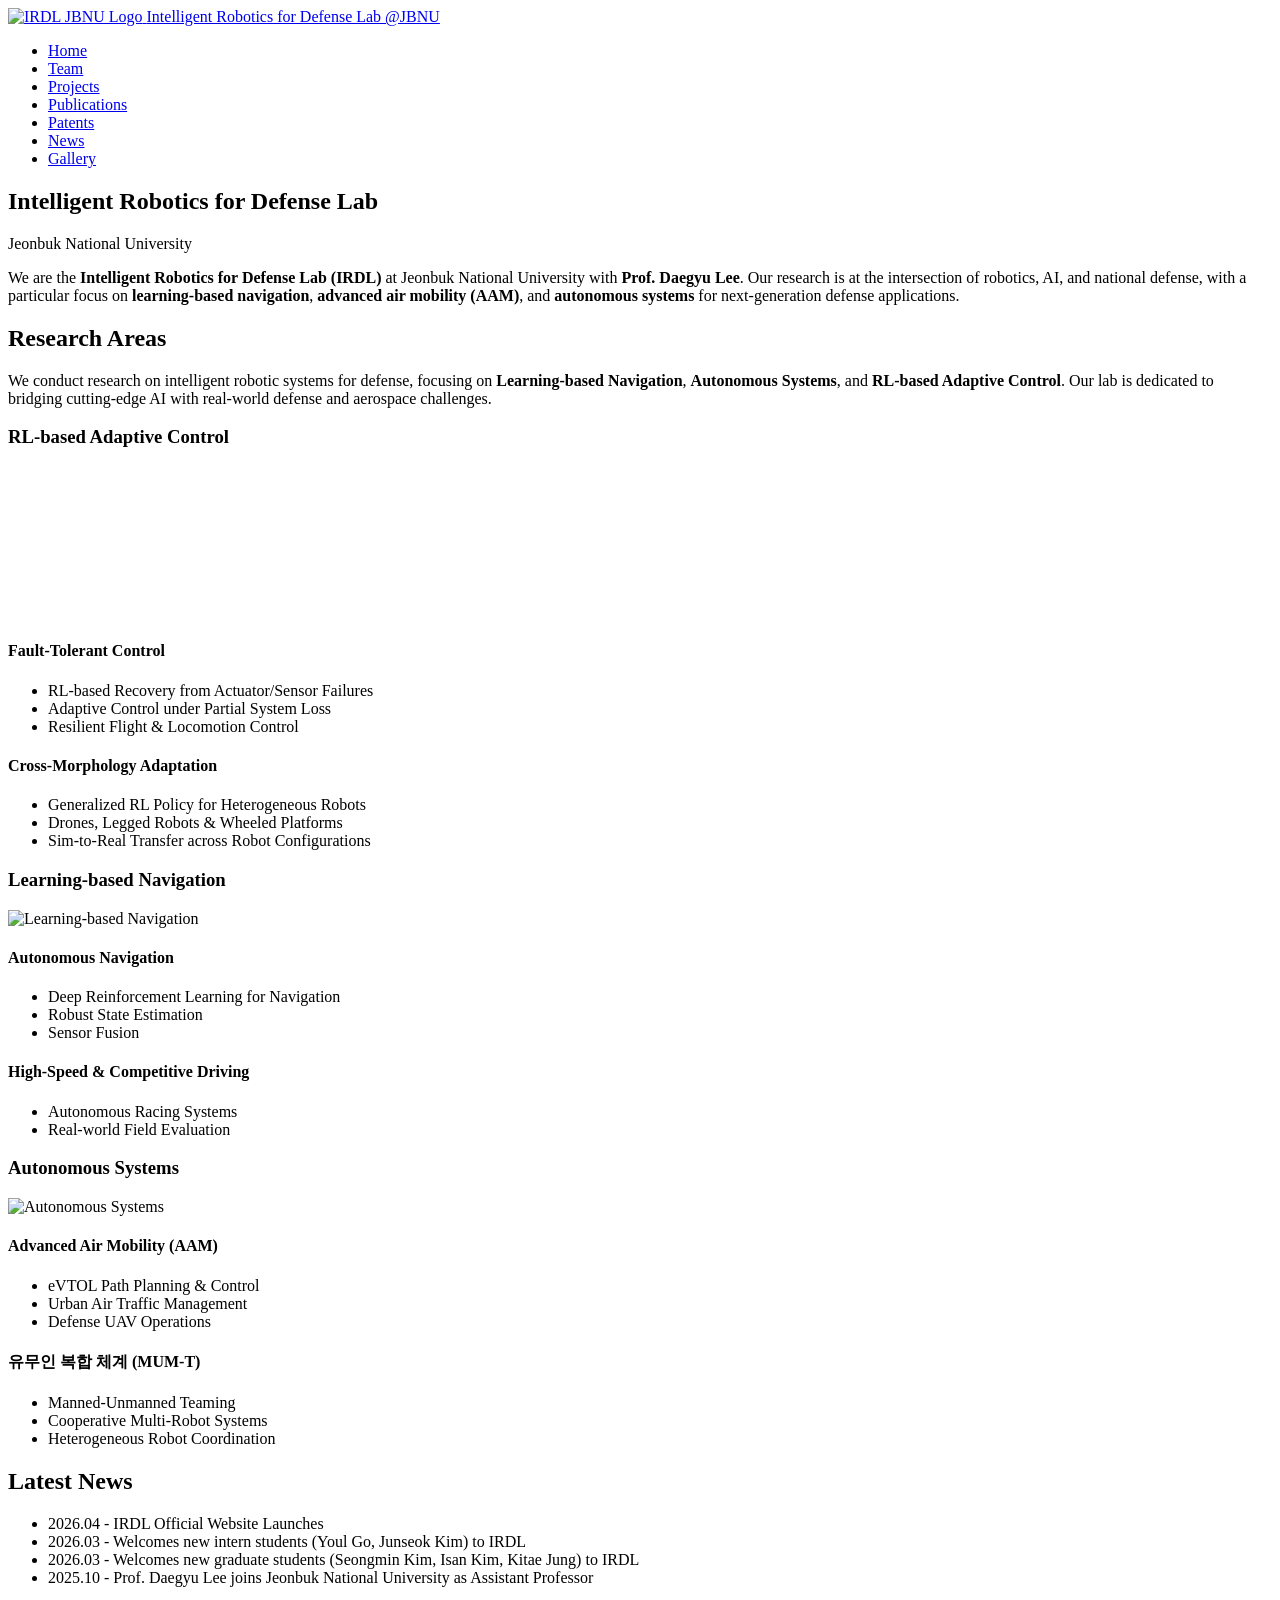
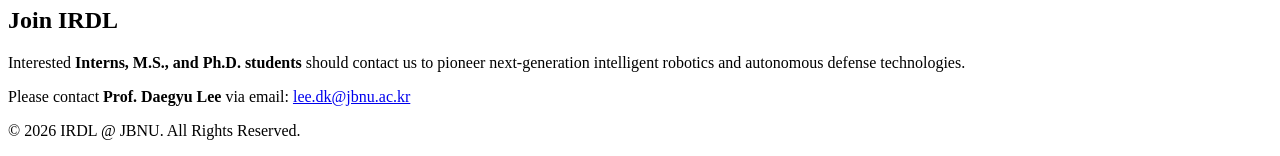
==== index.html @ fb5024d7 "update" ====
<!DOCTYPE html>
<html lang="en">
<head>
    <meta charset="UTF-8">
    <meta name="viewport" content="width=device-width, initial-scale=1.0">

    <title>IRDL | Intelligent Robotics for Defense Lab @ JBNU</title>

    <meta name="description" content="전북대학교 이대규 교수님이 이끄는 지능형 국방로봇 연구실(IRDL)입니다. Learning-based Navigation, 자율주행 시스템, 첨단에어모빌리티(AAM) 등 국방 로봇공학 분야를 선도합니다.">
    <meta name="keywords" content="이대규, 이대규 교수, 전북대학교, 전북대, IRDL, 지능형로봇, 자율주행, 에어모빌리티, AAM, 강화학습, 국방, Daegyu Lee, JBNU, Autonomous Systems, Advanced Air Mobility">
    <meta name="author" content="Daegyu Lee">

    <meta property="og:title" content="전북대 IRDL | Intelligent Robotics for Defense Lab">
    <meta property="og:description" content="Learning-based Navigation, AAM, 자율 시스템으로 미래 국방 로봇공학을 선도하는 이대규 교수 연구실(IRDL)입니다.">
    <meta property="og:image" content="assets/images/main-logo.png">

    <meta property="og:url" content="https://irdl.jbnu.ac.kr">
    <link rel="canonical" href="https://irdl.jbnu.ac.kr">

    <meta property="og:type" content="website">

    <link rel="stylesheet" href="css/style.css">
    <link href="https://fonts.googleapis.com/css2?family=Noto+Sans+KR:wght@300;400;700&display=swap" rel="stylesheet">
</head>

<body>
    <header>
        <nav class="container">
            <a href="index.html" class="logo-area">
                <img src="assets/images/main-logo.png" alt="IRDL JBNU Logo" class="logo-img">
                <span class="lab-name">Intelligent Robotics for Defense Lab @JBNU</span>
            </a>
            <ul class="nav-links">
                <li><a href="index.html">Home</a></li>
                <li><a href="team.html">Team</a></li>
                <li><a href="projects.html">Projects</a></li>
                <li><a href="publications.html">Publications</a></li>
                <li><a href="patents.html">Patents</a></li>
                <li><a href="news.html">News</a></li>
                <li><a href="gallery.html">Gallery</a></li>
            </ul>
        </nav>
    </header>

    <section class="hero">
        <div class="container">
            <div class="hero-content">
                <h1>Intelligent Robotics for Defense Lab</h1>
                <p class="univ-tag">Jeonbuk National University</p>

                <div class="description-container">
                    <p class="hero-description">
                        We are the <strong>Intelligent Robotics for Defense Lab (IRDL)</strong> at Jeonbuk National University with <strong>Prof. Daegyu Lee</strong>.
                        Our research is at the intersection of robotics, AI, and national defense,
                        with a particular focus on <strong>learning-based navigation</strong>, <strong>advanced air mobility (AAM)</strong>,
                        and <strong>autonomous systems</strong> for next-generation defense applications.
                    </p>
                </div>
            </div>
        </div>
    </section>

    <section class="research-pillars container">
        <h2 class="section-title">Research Areas</h2>

        <div class="research-summary">
            <p>
                We conduct research on intelligent robotic systems for defense, focusing on <strong>Learning-based Navigation</strong>,
                <strong>Autonomous Systems</strong>, and <strong>RL-based Adaptive Control</strong>.
                Our lab is dedicated to bridging cutting-edge AI with real-world defense and aerospace challenges.
            </p>
        </div>

        <div class="pillar-card pillar-card-wide">
            <h3>RL-based Adaptive Control</h3>
            <div class="pillar-wide-inner">
                <div class="video-stack">
                    <video autoplay muted loop playsinline>
                        <source src="assets/videos/fault_rotor2.mp4" type="video/mp4">
                    </video>
                    <video autoplay muted loop playsinline>
                        <source src="assets/videos/hover_hex.mp4" type="video/mp4">
                    </video>
                </div>
                <div class="pillar-wide-content">
                    <div class="sub-pillar">
                        <h4>Fault-Tolerant Control</h4>
                        <ul class="detail-list">
                            <li>RL-based Recovery from Actuator/Sensor Failures</li>
                            <li>Adaptive Control under Partial System Loss</li>
                            <li>Resilient Flight & Locomotion Control</li>
                        </ul>
                    </div>
                    <div class="sub-pillar">
                        <h4>Cross-Morphology Adaptation</h4>
                        <ul class="detail-list">
                            <li>Generalized RL Policy for Heterogeneous Robots</li>
                            <li>Drones, Legged Robots & Wheeled Platforms</li>
                            <li>Sim-to-Real Transfer across Robot Configurations</li>
                        </ul>
                    </div>
                </div>
            </div>
        </div>
        <div class="pillar-card pillar-card-wide">
            <h3>Learning-based Navigation</h3>
            <div class="pillar-wide-inner">
                <div class="pillar-wide-image">
                    <img src="assets/images/projects/Learning_based_navi.png" alt="Learning-based Navigation">
                </div>
                <div class="pillar-wide-content">
                    <div class="sub-pillar">
                        <h4>Autonomous Navigation</h4>
                        <ul class="detail-list">
                            <li>Deep Reinforcement Learning for Navigation</li>
                            <li>Robust State Estimation</li>
                            <li>Sensor Fusion</li>
                        </ul>
                    </div>
                    <div class="sub-pillar">
                        <h4>High-Speed & Competitive Driving</h4>
                        <ul class="detail-list">
                            <li>Autonomous Racing Systems</li>
                            <li>Real-world Field Evaluation</li>
                        </ul>
                    </div>
                </div>
            </div>
        </div>

        <div class="pillar-card pillar-card-wide">
            <h3>Autonomous Systems</h3>
            <div class="pillar-wide-inner">
                <div class="pillar-wide-image">
                    <img src="assets/images/projects/AAM_Autonomy.png" alt="Autonomous Systems">
                </div>
                <div class="pillar-wide-content">
                    <div class="sub-pillar">
                        <h4>Advanced Air Mobility (AAM)</h4>
                        <ul class="detail-list">
                            <li>eVTOL Path Planning & Control</li>
                            <li>Urban Air Traffic Management</li>
                            <li>Defense UAV Operations</li>
                        </ul>
                    </div>
                    <div class="sub-pillar">
                        <h4>유무인 복합 체계 (MUM-T)</h4>
                        <ul class="detail-list">
                            <li>Manned-Unmanned Teaming</li>
                            <li>Cooperative Multi-Robot Systems</li>
                            <li>Heterogeneous Robot Coordination</li>
                        </ul>
                    </div>
                </div>
            </div>
        </div>

    </section>

    <section class="news container">
        <h2 class="section-title">Latest News</h2>
        <ul class="news-list">
            <li><span class="date">2026.04</span> - IRDL Official Website Launches</li>
            <li><span class="date">2026.03</span> - Welcomes new intern students (Youl Go, Junseok Kim) to IRDL</li>
            <li><span class="date">2026.03</span> - Welcomes new graduate students (Seongmin Kim, Isan Kim, Kitae Jung) to IRDL</li>
            <li><span class="date">2025.10</span> - Prof. Daegyu Lee joins Jeonbuk National University as Assistant Professor</li>
        </ul>
    </section>

    <section class="join-us container">
        <div class="join-box">
            <h2 class="section-title">Join IRDL</h2>
            <p class="join-text">
                Interested <strong>Interns, M.S., and Ph.D. students</strong> should contact us to pioneer next-generation intelligent robotics and autonomous defense technologies.
            </p>
            <p class="contact-info">
                Please contact <strong>Prof. Daegyu Lee</strong> via email:
                <a href="mailto:lee.dk@jbnu.ac.kr" class="email-link">lee.dk@jbnu.ac.kr</a>
            </p>
        </div>
    </section>

    <footer class="footer">
        <div class="container">
            <p>&copy; 2026 IRDL @ JBNU. All Rights Reserved.</p>
        </div>
    </footer>
</body>
</html>
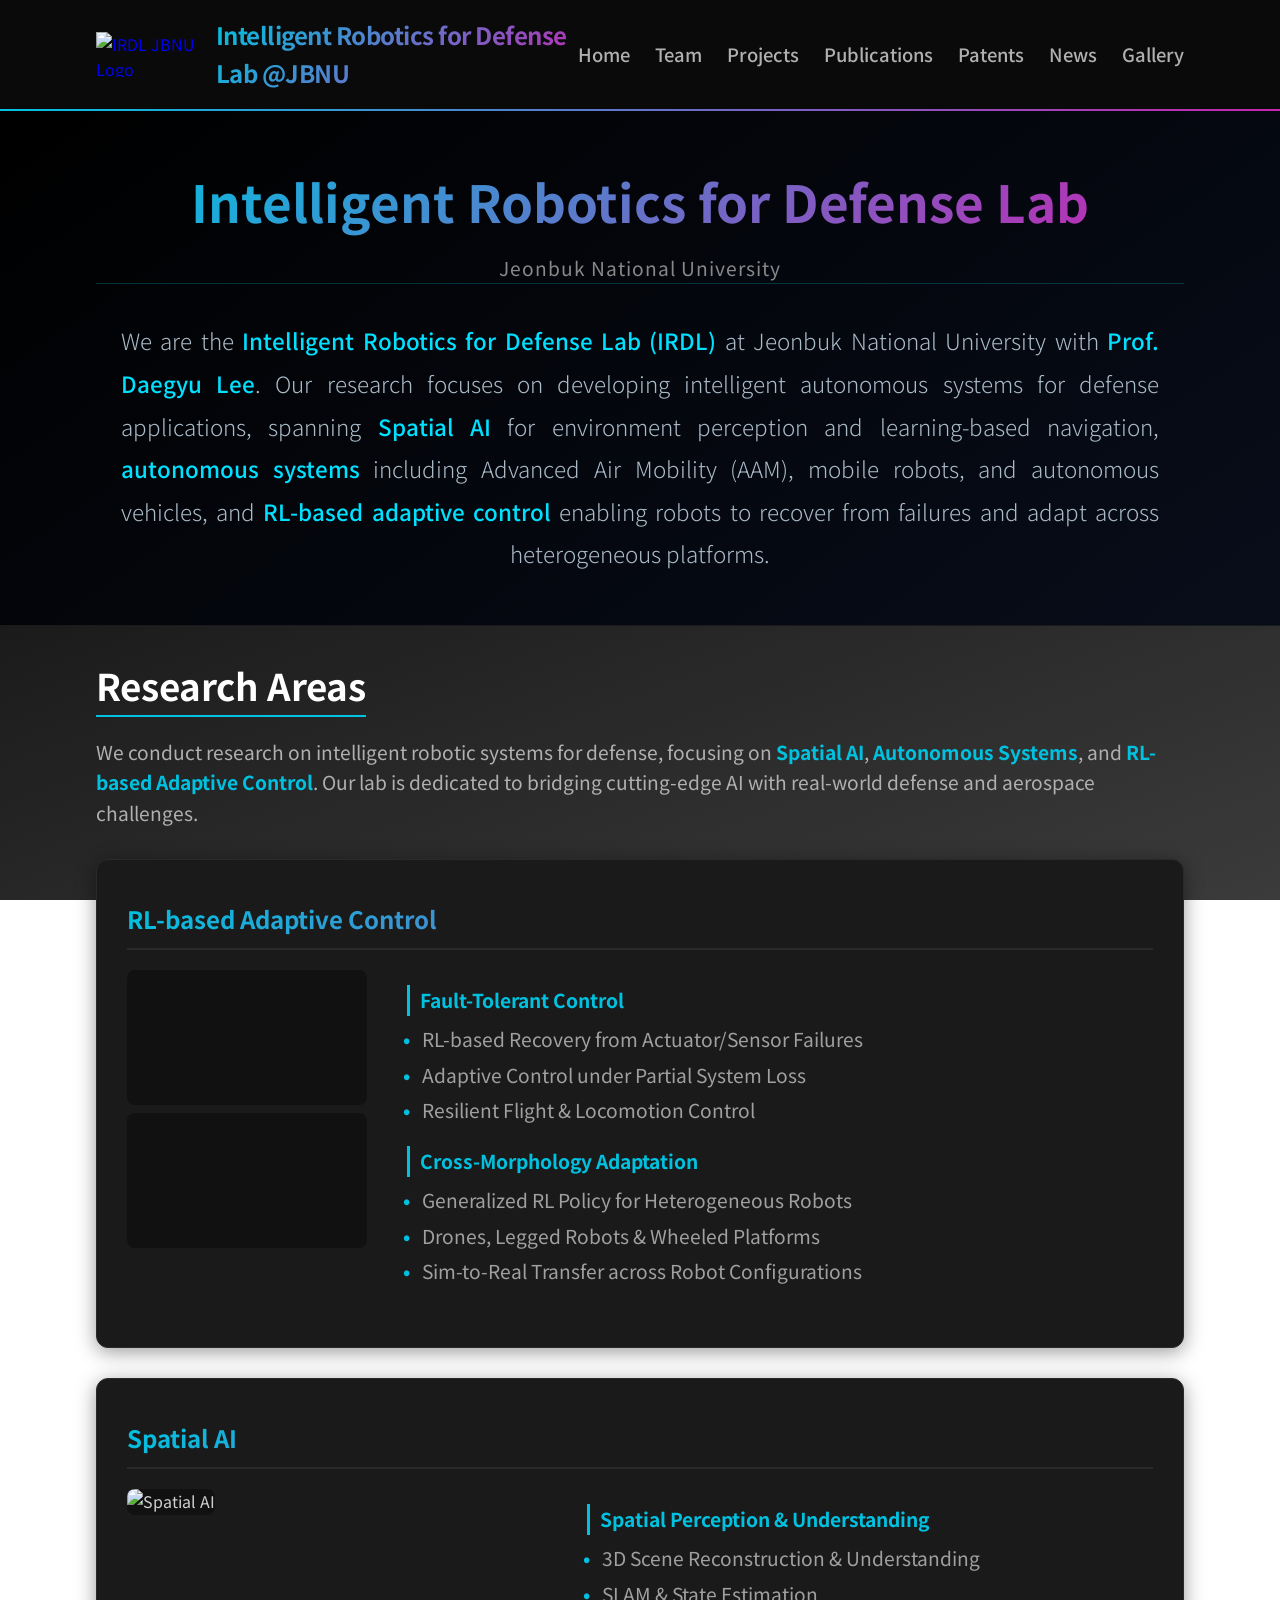
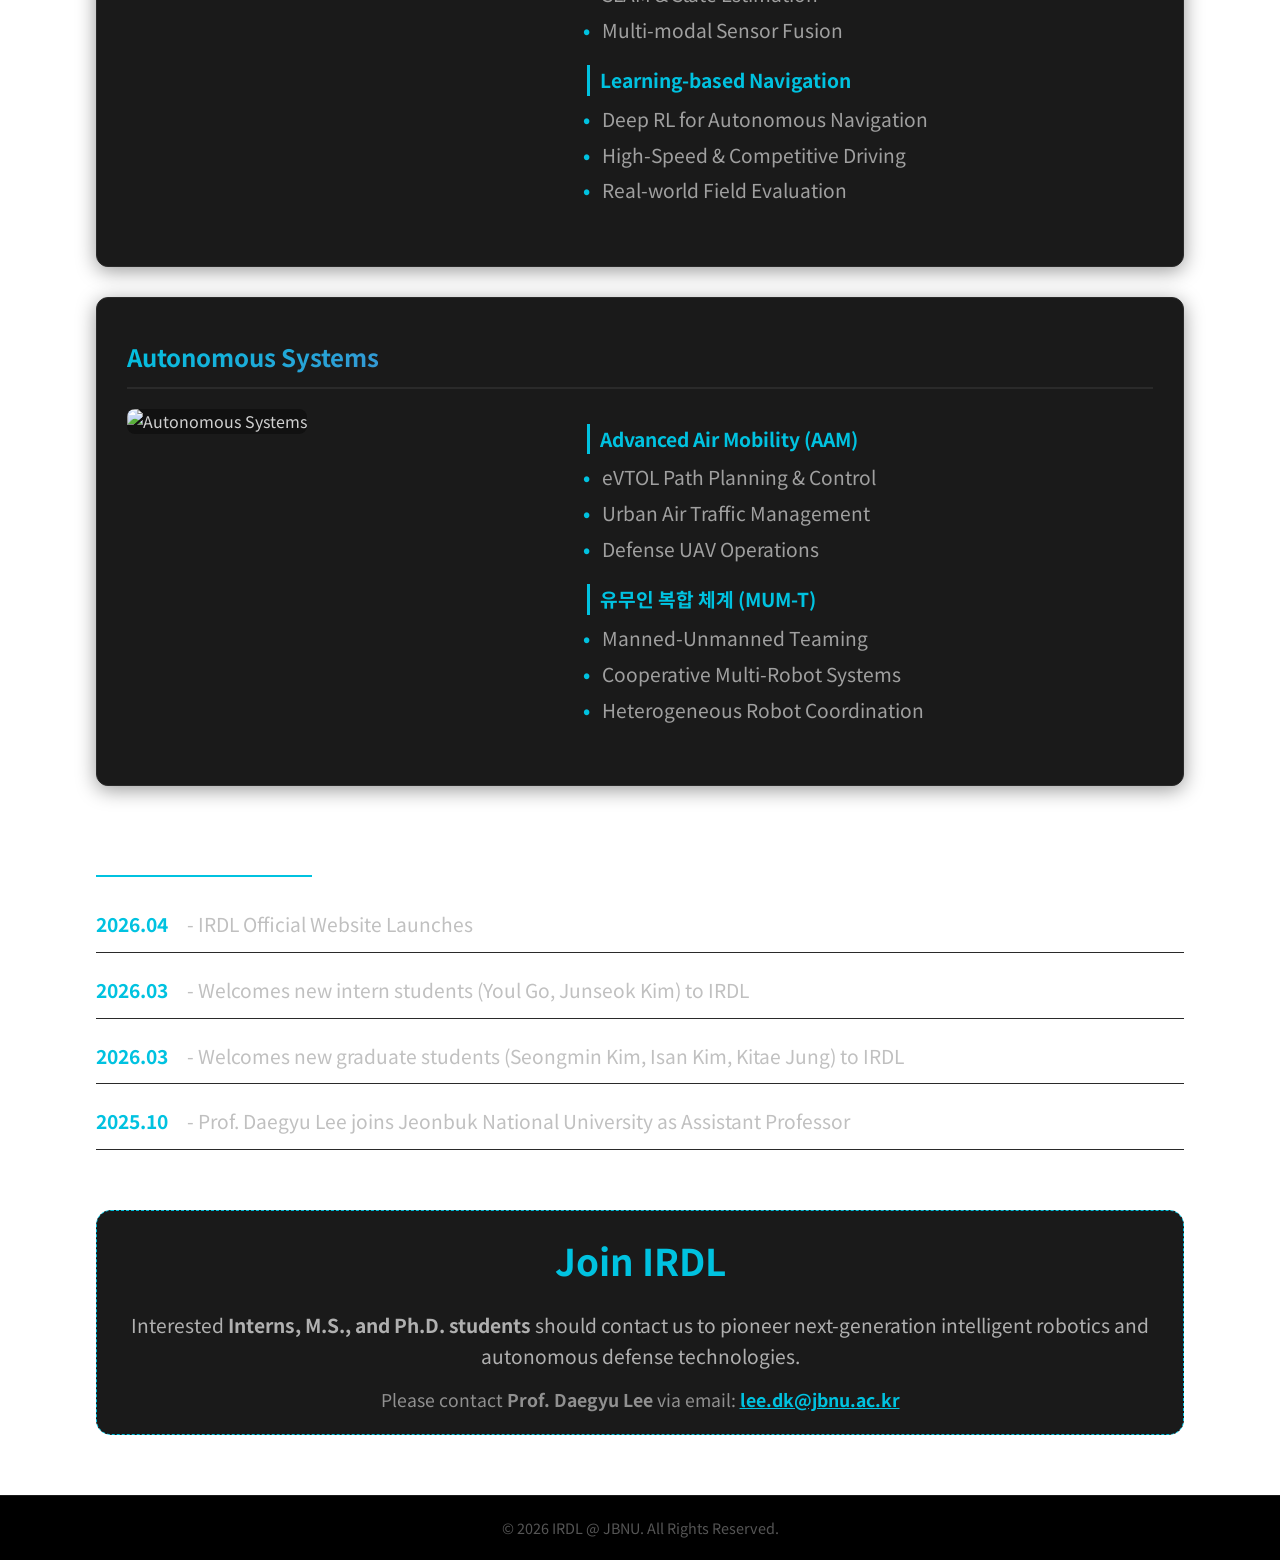
==== commit a8f2f659: "update" ====
--- a/index.html
+++ b/index.html
@@ -19,7 +19,7 @@
 
     <meta property="og:type" content="website">
 
-    <link rel="stylesheet" href="css/style.css">
+    <link rel="stylesheet" href="css/style.css?v=1">
     <link href="https://fonts.googleapis.com/css2?family=Noto+Sans+KR:wght@300;400;700&display=swap" rel="stylesheet">
 </head>
 
@@ -51,9 +51,10 @@
                 <div class="description-container">
                     <p class="hero-description">
                         We are the <strong>Intelligent Robotics for Defense Lab (IRDL)</strong> at Jeonbuk National University with <strong>Prof. Daegyu Lee</strong>.
-                        Our research is at the intersection of robotics, AI, and national defense,
-                        with a particular focus on <strong>learning-based navigation</strong>, <strong>advanced air mobility (AAM)</strong>,
-                        and <strong>autonomous systems</strong> for next-generation defense applications.
+                        Our research focuses on developing intelligent autonomous systems for defense applications,
+                        spanning <strong>Spatial AI</strong> for environment perception and learning-based navigation,
+                        <strong>autonomous systems</strong> including Advanced Air Mobility (AAM), mobile robots, and autonomous vehicles,
+                        and <strong>RL-based adaptive control</strong> enabling robots to recover from failures and adapt across heterogeneous platforms.
                     </p>
                 </div>
             </div>
@@ -65,7 +66,7 @@
 
         <div class="research-summary">
             <p>
-                We conduct research on intelligent robotic systems for defense, focusing on <strong>Learning-based Navigation</strong>,
+                We conduct research on intelligent robotic systems for defense, focusing on <strong>Spatial AI</strong>,
                 <strong>Autonomous Systems</strong>, and <strong>RL-based Adaptive Control</strong>.
                 Our lab is dedicated to bridging cutting-edge AI with real-world defense and aerospace challenges.
             </p>
@@ -103,24 +104,25 @@
             </div>
         </div>
         <div class="pillar-card pillar-card-wide">
-            <h3>Learning-based Navigation</h3>
+            <h3>Spatial AI</h3>
             <div class="pillar-wide-inner">
                 <div class="pillar-wide-image">
-                    <img src="assets/images/projects/Learning_based_navi.png" alt="Learning-based Navigation">
+                    <img src="assets/images/projects/Learning_based_navi.png" alt="Spatial AI">
                 </div>
                 <div class="pillar-wide-content">
                     <div class="sub-pillar">
-                        <h4>Autonomous Navigation</h4>
+                        <h4>Spatial Perception & Understanding</h4>
                         <ul class="detail-list">
-                            <li>Deep Reinforcement Learning for Navigation</li>
-                            <li>Robust State Estimation</li>
-                            <li>Sensor Fusion</li>
+                            <li>3D Scene Reconstruction & Understanding</li>
+                            <li>SLAM & State Estimation</li>
+                            <li>Multi-modal Sensor Fusion</li>
                         </ul>
                     </div>
                     <div class="sub-pillar">
-                        <h4>High-Speed & Competitive Driving</h4>
+                        <h4>Learning-based Navigation</h4>
                         <ul class="detail-list">
-                            <li>Autonomous Racing Systems</li>
+                            <li>Deep RL for Autonomous Navigation</li>
+                            <li>High-Speed & Competitive Driving</li>
                             <li>Real-world Field Evaluation</li>
                         </ul>
                     </div>
--- a/css/style.css
+++ b/css/style.css
@@ -0,0 +1,956 @@
+/* ============================================================
+   IRDL THEME - Dark Background + Cyan to Magenta Gradient
+   Primary:   #00C2E0 (Cyan)
+   Accent:    #C724B1 (Magenta)
+   BG Dark:   #000000 → #3B3B3B gradient
+   Card BG:   #1A1A1A
+   ============================================================ */
+
+
+/* 기본 초기화 */
+* {
+    margin: 0;
+    padding: 0;
+    box-sizing: border-box;
+}
+
+body {
+    font-family: 'Noto Sans KR', sans-serif;
+    line-height: 1.6;
+    color: #D0D0D0;
+    background: linear-gradient(160deg, #000000 0%, #3B3B3B 100%);
+    background-attachment: fixed;
+    min-height: 100vh;
+}
+
+.container {
+    width: 85%;
+    max-width: 1200px;
+    margin: 0 auto;
+}
+
+/* 헤더 */
+header {
+    background: #0A0A0A;
+    border-bottom: 2px solid transparent;
+    border-image: linear-gradient(90deg, #00C2E0, #C724B1) 1;
+    padding: 1rem 0;
+    position: sticky;
+    top: 0;
+    z-index: 100;
+}
+
+nav {
+    display: flex;
+    justify-content: space-between;
+    align-items: center;
+}
+
+.logo-area {
+    display: flex;
+    align-items: center;
+    text-decoration: none;
+    gap: 15px;
+}
+
+.logo-img {
+    height: 45px;
+    width: auto;
+}
+
+.lab-name {
+    font-size: 1.5rem;
+    font-weight: 700;
+    letter-spacing: -0.5px;
+    background: linear-gradient(135deg, #00C2E0 0%, #C724B1 100%);
+    -webkit-background-clip: text;
+    -webkit-text-fill-color: transparent;
+    background-clip: text;
+}
+
+.nav-links {
+    list-style: none;
+    display: flex;
+    gap: 25px;
+}
+
+.nav-links a {
+    text-decoration: none;
+    color: #B0B0B0;
+    font-size: 1.15rem;
+    font-weight: 500;
+    transition: color 0.3s ease;
+}
+
+.nav-links a:hover {
+    color: #00C2E0;
+}
+
+/* 히어로 섹션 */
+.hero {
+    background: linear-gradient(145deg, #000000 0%, #080D1A 100%);
+    padding: 50px 0;
+    text-align: center;
+    color: #ffffff;
+    margin-bottom: 30px;
+    border-bottom: 1px solid #1A1A1A;
+}
+
+.hero h1 {
+    font-size: 3.2rem;
+    font-weight: 700;
+    margin-bottom: 10px;
+    background: linear-gradient(135deg, #00C2E0 0%, #C724B1 100%);
+    -webkit-background-clip: text;
+    -webkit-text-fill-color: transparent;
+    background-clip: text;
+}
+
+.univ-tag {
+    font-size: 1.2rem;
+    font-weight: 400;
+    color: #888;
+    letter-spacing: 1px;
+}
+
+.description-container {
+    margin: 0 auto;
+    padding: 35px 25px 0;
+    border-top: 1px solid rgba(0, 194, 224, 0.25);
+}
+
+.hero-description {
+    font-size: 1.4rem;
+    line-height: 1.9;
+    color: #AABBC8;
+    font-weight: 300;
+    text-align: justify;
+    text-justify: inter-word;
+    text-align-last: center;
+    word-break: keep-all;
+}
+
+.hero-description strong {
+    color: #00E0FF;
+    font-weight: 500;
+}
+
+.hero-description strong:hover {
+    color: #ffffff;
+}
+
+/* 뉴스 섹션 */
+.news {
+    padding: 50px 0;
+}
+
+.news h2 {
+    border-bottom: 2px solid #00C2E0;
+    display: inline-block;
+    margin-bottom: 20px;
+    color: #ffffff;
+}
+
+.news ul {
+    list-style: none;
+}
+
+.news li {
+    font-size: 1.2rem;
+    margin-bottom: 10px;
+    padding-bottom: 10px;
+    border-bottom: 1px dashed #333;
+    color: #C0C0C0;
+}
+
+/* 연구 요약 */
+.research-summary p {
+    margin-bottom: 30px;
+    font-size: 1.2rem;
+    line-height: 1.6;
+    color: #B0B0B0;
+    font-weight: 400;
+    word-break: keep-all;
+}
+
+.research-pillars h2 {
+    border-bottom: 2px solid #00C2E0;
+    display: inline-block;
+    margin-bottom: 20px;
+    color: #ffffff;
+}
+
+.research-pillars {
+    padding: 0px 0;
+    margin-bottom: -20px;
+}
+
+.research-summary strong {
+    color: #00C2E0;
+    font-weight: 700;
+}
+
+/* Pillar Cards */
+.pillar-grid {
+    display: grid;
+    grid-template-columns: repeat(auto-fill, minmax(300px, 1fr));
+    gap: 30px;
+}
+
+.pillar-card {
+    text-align: left;
+    background: #1A1A1A;
+    padding: 40px 30px;
+    border-radius: 12px;
+    border: 1px solid #2A2A2A;
+    box-shadow: 0 4px 20px rgba(0,0,0,0.4);
+    transition: transform 0.3s ease, border-color 0.3s ease;
+}
+
+.pillar-card:hover {
+    transform: translateY(-10px);
+    border-color: #00C2E0;
+    box-shadow: 0 8px 30px rgba(0, 194, 224, 0.15);
+}
+
+.pillar-card h3 {
+    font-size: 1.5rem;
+    margin-bottom: 20px;
+    border-bottom: 2px solid #2A2A2A;
+    padding-bottom: 10px;
+    background: linear-gradient(135deg, #00C2E0 0%, #C724B1 100%);
+    -webkit-background-clip: text;
+    -webkit-text-fill-color: transparent;
+    background-clip: text;
+}
+
+.sub-pillar {
+    margin-bottom: 20px;
+}
+
+.ai-security-card {
+    text-align: left;
+}
+
+.pillar-image {
+    width: 100%;
+    height: 250px;
+    overflow: hidden;
+    border-bottom: 1px solid #2A2A2A;
+    display: flex;
+    align-items: center;
+    justify-content: center;
+    background-color: #141414;
+}
+
+.pillar-image img {
+    width: 100%;
+    height: 100%;
+    object-fit: contain;
+}
+
+.video-pair {
+    gap: 4px;
+}
+
+.video-pair video {
+    width: 50%;
+    height: 100%;
+    object-fit: cover;
+}
+
+/* Full-width research cards */
+.pillar-card-wide {
+    margin-top: 30px;
+}
+
+.pillar-card-wide h3 {
+    margin-bottom: 20px;
+    padding-bottom: 10px;
+    border-bottom: 2px solid #2A2A2A;
+}
+
+.pillar-wide-inner {
+    display: flex;
+    gap: 40px;
+    align-items: flex-start;
+}
+
+.pillar-wide-image {
+    flex: 0 0 420px;
+}
+
+.pillar-wide-image img {
+    width: 100%;
+    height: 100%;
+    max-height: 460px;
+    object-fit: cover;
+    border-radius: 8px;
+    background: #111;
+}
+
+.video-stack {
+    display: flex;
+    flex-direction: column;
+    gap: 8px;
+    flex: 0 0 240px;
+    width: 240px;
+    max-width: 240px;
+    overflow: hidden;
+}
+
+.video-stack video {
+    display: block;
+    width: 240px;
+    height: 135px;
+    object-fit: cover;
+    border-radius: 8px;
+    background: #111;
+    flex-shrink: 0;
+}
+
+.pillar-wide-content {
+    flex: 1;
+}
+
+@media (max-width: 768px) {
+    .pillar-wide-inner {
+        flex-direction: column;
+    }
+    .pillar-wide-image,
+    .video-stack {
+        flex: none;
+        width: 100%;
+    }
+}
+
+.sub-pillar h4 {
+    color: #00C2E0;
+    font-size: 1.2rem;
+    margin: 15px 0 8px 0;
+    border-left: 3px solid #00C2E0;
+    padding-left: 10px;
+}
+
+.detail-list {
+    list-style: none;
+    padding-left: 15px;
+}
+
+.detail-list li {
+    font-size: 1.2rem;
+    color: #A0A0A0;
+    position: relative;
+    margin-bottom: 5px;
+}
+
+.detail-list li::before {
+    content: "•";
+    color: #00C2E0;
+    font-weight: bold;
+    display: inline-block;
+    width: 1em;
+    margin-left: -1em;
+}
+
+/* News List */
+.news-list {
+    list-style: none;
+    padding: 0;
+}
+
+.news-list li {
+    padding: 12px 0;
+    border-bottom: 1px solid #2A2A2A;
+    color: #C0C0C0;
+}
+
+.news-list li a {
+    color: #00C2E0;
+    text-decoration: none;
+}
+
+.news-list li a:hover {
+    color: #C724B1;
+    text-decoration: underline;
+}
+
+.news-list .date {
+    font-weight: 700;
+    color: #00C2E0;
+    margin-right: 15px;
+}
+
+/* ============================================================
+   TEAM PAGE STYLES
+   ============================================================ */
+
+.section-title {
+    font-size: 2.3em;
+    font-weight: bold;
+    color: #FFFFFF;
+}
+
+.pi-card {
+    background: #1A1A1A;
+    padding: 40px;
+    border: 1px solid #2A2A2A;
+    border-radius: 12px;
+    margin-top: 20px;
+    box-shadow: 0 4px 20px rgba(0,0,0,0.4);
+}
+
+.pi-header {
+    display: flex;
+    gap: 40px;
+    align-items: flex-start;
+    padding-bottom: 30px;
+    margin-bottom: 0px;
+}
+
+.pi-details {
+    display: flex;
+    gap: 40px;
+    flex-wrap: wrap;
+    margin-top: 20px;
+    padding-top: 20px;
+    border-top: 1px solid #2A2A2A;
+}
+
+.pi-details .detail-column {
+    flex: 1;
+    min-width: 280px;
+}
+
+.pi-details h4 {
+    color: #00C2E0;
+    margin-bottom: 15px;
+    font-size: 1.2rem;
+    border-left: 4px solid #00C2E0;
+    padding-left: 10px;
+}
+
+.pi-image img {
+    width: 300px;
+    height: auto;
+    border-radius: 8px;
+    box-shadow: 0 4px 15px rgba(0,0,0,0.5);
+}
+
+.pi-info {
+    flex: 1;
+}
+
+.pi-info h3 {
+    font-size: 1.8rem;
+    color: #FFFFFF;
+    margin-bottom: 5px;
+}
+
+.pi-info h4 {
+    color: #00C2E0;
+    margin-bottom: 15px;
+    font-size: 1.2rem;
+    border-left: 4px solid #00C2E0;
+    padding-left: 10px;
+}
+
+.pi-title {
+    font-size: 1.3em;
+    font-weight: bold;
+    color: #E0E0E0;
+}
+
+.pi-dept {
+    color: #A0A0A0;
+    font-weight: 500;
+    margin-bottom: 6px;
+}
+
+.pi-email {
+    color: #D0D0D0;
+    font-weight: bold;
+}
+
+.pi-phone {
+    color: #D0D0D0;
+    font-weight: bold;
+    margin-bottom: 15px;
+}
+
+.education-list {
+    list-style: none;
+    padding-left: 0;
+}
+
+.education-list li {
+    position: relative;
+    padding-left: 15px;
+    margin-bottom: 10px;
+    font-size: 1rem;
+    color: #B0B0B0;
+}
+
+.education-list li strong {
+    color: #E0E0E0;
+}
+
+.education-list li::before {
+    content: "•";
+    position: absolute;
+    left: 0;
+    color: #00C2E0;
+}
+
+.divider {
+    margin: 50px 0;
+    border: 0;
+    border-top: 1px solid #2A2A2A;
+}
+
+/* Join Us */
+.join-us {
+    text-align: center;
+}
+
+.join-box {
+    background: #1A1A1A;
+    padding: 20px 20px;
+    border-radius: 15px;
+    border: 1px dashed #00C2E0;
+    margin: 0 auto;
+    margin-bottom: 25px;
+}
+
+.join-box h2 {
+    margin-bottom: 20px;
+    color: #00C2E0;
+    border-bottom: none;
+}
+
+.join-text {
+    font-size: 1.2rem;
+    color: #B0B0B0;
+    margin-bottom: 15px;
+    word-break: keep-all;
+}
+
+.contact-info {
+    font-size: 1.1rem;
+    color: #909090;
+}
+
+.email-link {
+    color: #00C2E0;
+    font-weight: 700;
+    text-decoration: underline;
+    transition: color 0.3s;
+}
+
+.email-link:hover {
+    color: #C724B1;
+}
+
+/* ============================================================
+   STUDENTS SECTION
+   ============================================================ */
+
+.degree-title {
+    font-size: 1.4rem;
+    color: #00C2E0;
+    border-left: 4px solid #00C2E0;
+    padding-left: 12px;
+    margin: 40px 0 20px 0;
+    font-weight: 700;
+}
+
+.student-grid {
+    display: grid;
+    grid-template-columns: repeat(auto-fill, minmax(200px, 1fr));
+    gap: 20px;
+    margin-bottom: 20px;
+}
+
+.student-item {
+    text-align: center;
+    background: #1A1A1A;
+    padding: 20px;
+    border-radius: 10px;
+    border: 1px solid #2A2A2A;
+    transition: transform 0.3s ease, border-color 0.3s ease;
+}
+
+.student-item:hover {
+    transform: translateY(-5px);
+    border-color: #00C2E0;
+}
+
+.student-item img {
+    width: 150px;
+    height: 150px;
+    border-radius: 50%;
+    object-fit: cover;
+    border: 3px solid #00C2E0;
+    margin-bottom: 15px;
+}
+
+.student-info .name {
+    font-size: 1.1rem;
+    font-weight: 700;
+    color: #E0E0E0;
+    margin-bottom: 5px;
+}
+
+.interest {
+    font-size: 0.85rem;
+    color: #909090;
+    margin-bottom: 3px;
+    word-break: keep-all;
+}
+
+.email {
+    font-size: 0.8rem;
+    color: #00C2E0;
+    text-decoration: none;
+}
+
+.professor-title {
+    font-size: 2rem;
+    margin-top: 20px;
+    color: #FFFFFF;
+}
+
+/* ============================================================
+   PUBLICATIONS SECTION
+   ============================================================ */
+
+.pub-list {
+    margin-bottom: 40px;
+}
+
+.pub-item {
+    padding: 20px 0;
+    border-bottom: 1px solid #2A2A2A;
+    transition: background 0.2s;
+}
+
+.pub-item:hover {
+    background-color: #1E1E1E;
+}
+
+.pub-title {
+    font-size: 1.15rem;
+    font-weight: 700;
+    color: #FFFFFF;
+    margin-bottom: 5px;
+}
+
+.pub-authors {
+    font-size: 1rem;
+    color: #A0A0A0;
+}
+
+.pub-authors strong {
+    color: #00C2E0;
+    border-bottom: 2px solid #00C2E0;
+}
+
+.pub-venue {
+    font-style: italic;
+    color: #787878;
+    margin-top: 5px;
+}
+
+.pub-if {
+    font-style: normal;
+    font-weight: 700;
+    color: #C724B1;
+}
+
+.pub-btn {
+    display: inline-block;
+    margin-top: 10px;
+    padding: 5px 12px;
+    background: linear-gradient(135deg, #00C2E0, #C724B1);
+    color: #fff;
+    text-decoration: none;
+    font-size: 0.85rem;
+    border-radius: 4px;
+}
+
+.pub-btn:hover {
+    opacity: 0.85;
+}
+
+.pub-desc {
+    margin-top: 8px;
+    font-size: 0.9rem;
+    color: #888;
+    line-height: 1.5;
+}
+
+.scholar-link {
+    margin: 20px 0 30px 0;
+    padding: 15px;
+    background-color: #1A1A1A;
+    border-radius: 8px;
+    font-size: 1rem;
+    color: #B0B0B0;
+}
+
+.scholar-link a {
+    color: #00C2E0;
+    font-weight: 700;
+    text-decoration: underline;
+}
+
+/* ============================================================
+   GALLERY PAGE
+   ============================================================ */
+
+.gallery-grid {
+    display: grid;
+    grid-template-columns: repeat(auto-fill, minmax(280px, 1fr));
+    gap: 20px;
+    margin-bottom: 40px;
+}
+
+.gallery-item {
+    background: #1A1A1A;
+    border: 1px solid #2A2A2A;
+    border-radius: 8px;
+    overflow: hidden;
+    transition: transform 0.3s ease, border-color 0.3s ease;
+}
+
+.gallery-item:hover {
+    transform: scale(1.02);
+    border-color: #00C2E0;
+    box-shadow: 0 5px 20px rgba(0, 194, 224, 0.15);
+}
+
+.gallery-item img {
+    width: 100%;
+    height: 200px;
+    object-fit: cover;
+    display: block;
+}
+
+.gallery-caption {
+    padding: 12px;
+    font-size: 0.9rem;
+    text-align: center;
+    color: #A0A0A0;
+    font-weight: 500;
+}
+
+.event-date-header {
+    margin: 30px 0 15px 0;
+    padding-bottom: 10px;
+    border-bottom: 2px solid #2A2A2A;
+}
+
+.event-date-header h4 {
+    color: #00C2E0;
+    font-size: 1.2rem;
+    margin-bottom: 5px;
+}
+
+.event-date-header p {
+    color: #787878;
+    font-size: 0.95rem;
+}
+
+/* ============================================================
+   PROJECTS PAGE
+   ============================================================ */
+
+.project-item {
+    display: flex;
+    gap: 40px;
+    margin-bottom: 60px;
+    align-items: flex-start;
+    padding-bottom: 40px;
+    border-bottom: 1px solid #2A2A2A;
+}
+
+.project-image {
+    flex: 1;
+    max-width: 450px;
+}
+
+.project-image img {
+    width: 100%;
+    height: auto;
+    border-radius: 8px;
+    box-shadow: 0 4px 20px rgba(0,0,0,0.5);
+    border: 1px solid #2A2A2A;
+}
+
+.project-info {
+    flex: 1.5;
+}
+
+.project-tag {
+    display: inline-block;
+    padding: 4px 10px;
+    background: linear-gradient(135deg, #00C2E0, #C724B1);
+    color: #fff;
+    font-size: 0.8rem;
+    font-weight: 700;
+    border-radius: 4px;
+    margin-bottom: 5px;
+}
+
+.project-info h3 {
+    font-size: 1.5rem;
+    color: #FFFFFF;
+    margin-bottom: 15px;
+    line-height: 1.3;
+}
+
+.project-meta {
+    font-size: 0.95rem;
+    color: #909090;
+    margin-bottom: 20px;
+    line-height: 1.6;
+}
+
+.project-desc {
+    font-size: 1rem;
+    color: #B0B0B0;
+    line-height: 1.7;
+    word-break: keep-all;
+}
+
+.upcoming-intro {
+    font-size: 1.1rem;
+    color: #909090;
+    line-height: 1.7;
+}
+
+/* Footer */
+.footer {
+    background: #000000;
+    color: #555;
+    text-align: center;
+    padding: 20px 0;
+    margin-top: 60px;
+    font-size: 0.9rem;
+    border-top: 1px solid #1A1A1A;
+}
+
+/* ============================================================
+   RESPONSIVE STYLES
+   ============================================================ */
+
+@media (max-width: 768px) {
+    .project-item {
+        flex-direction: column;
+    }
+    .project-image {
+        max-width: 100%;
+    }
+
+    nav {
+        flex-direction: column;
+        align-items: center;
+        gap: 20px;
+    }
+
+    .nav-links {
+        display: grid;
+        grid-template-columns: repeat(3, 1fr);
+        width: 100%;
+        gap: 10px;
+        padding: 0;
+        list-style: none;
+    }
+
+    .nav-links li {
+        margin: 0;
+        text-align: center;
+    }
+
+    .nav-links a {
+        display: block;
+        padding: 10px 0;
+        background: #1A1A1A;
+        border-radius: 5px;
+        font-size: 0.9rem;
+        width: 100%;
+    }
+
+    .lab-name {
+        display: block;
+        text-align: center;
+        line-height: 1.4;
+        font-size: 1.1rem;
+    }
+
+    .pi-card {
+        flex-direction: column;
+        align-items: center;
+        text-align: center;
+        padding: 20px;
+    }
+
+    .pi-header {
+        flex-direction: column;
+        align-items: center;
+        text-align: center;
+    }
+
+    .pi-image img {
+        width: 200px !important;
+        height: auto;
+        margin-bottom: 20px;
+    }
+
+    .pi-details {
+        flex-direction: column;
+    }
+
+    .hero h1 {
+        font-size: 2rem;
+    }
+
+    .hero-description {
+        text-align: center !important;
+        text-justify: none !important;
+        text-align-last: center !important;
+        font-size: 1.1rem;
+        line-height: 1.6;
+        word-break: keep-all;
+    }
+
+    .description-container {
+        padding: 20px 15px;
+    }
+
+    .pi-info h3 {
+        font-size: 1.5rem;
+    }
+
+    .student-grid {
+        grid-template-columns: repeat(auto-fill, minmax(160px, 1fr));
+        gap: 15px;
+    }
+
+    .student-item img {
+        width: 120px;
+        height: 120px;
+    }
+
+    .section-title {
+        font-size: 2rem;
+    }
+
+    .pub-item {
+        padding: 15px 0;
+    }
+
+    .pub-title {
+        font-size: 1rem;
+    }
+}
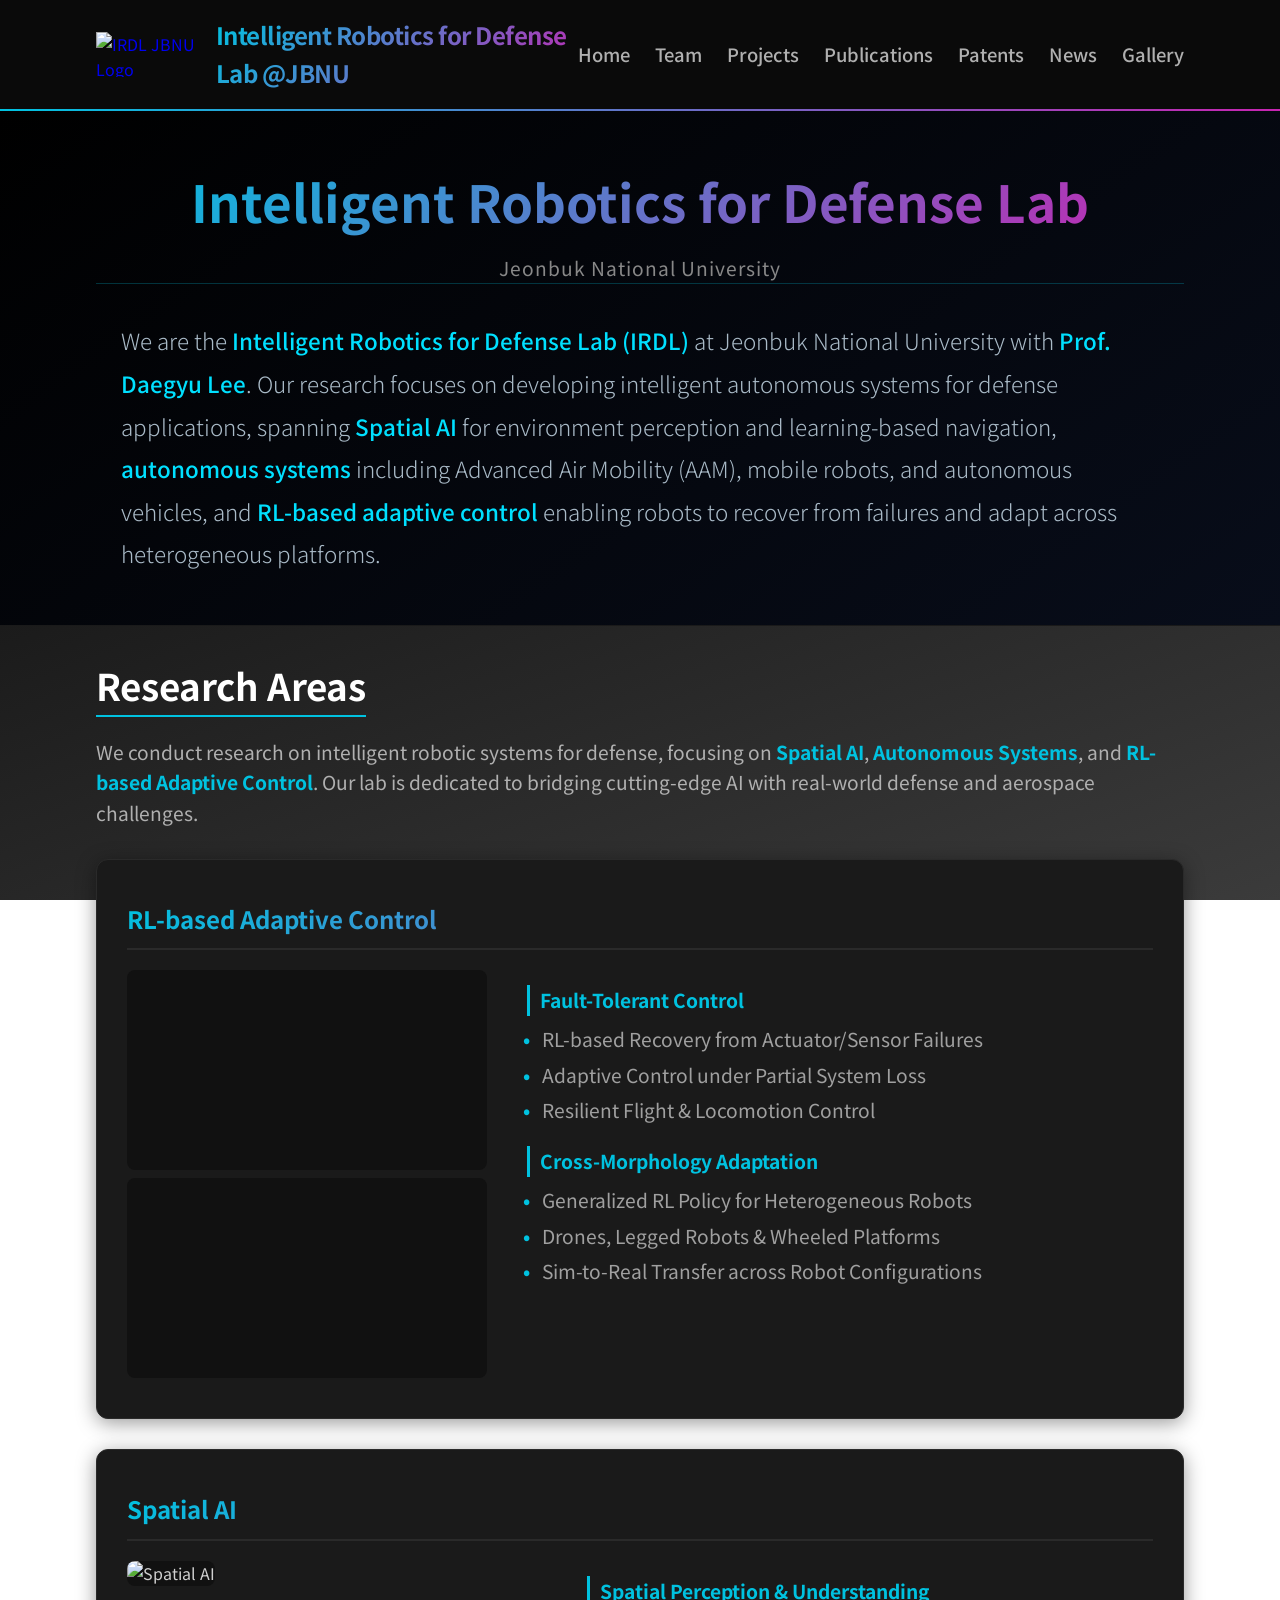
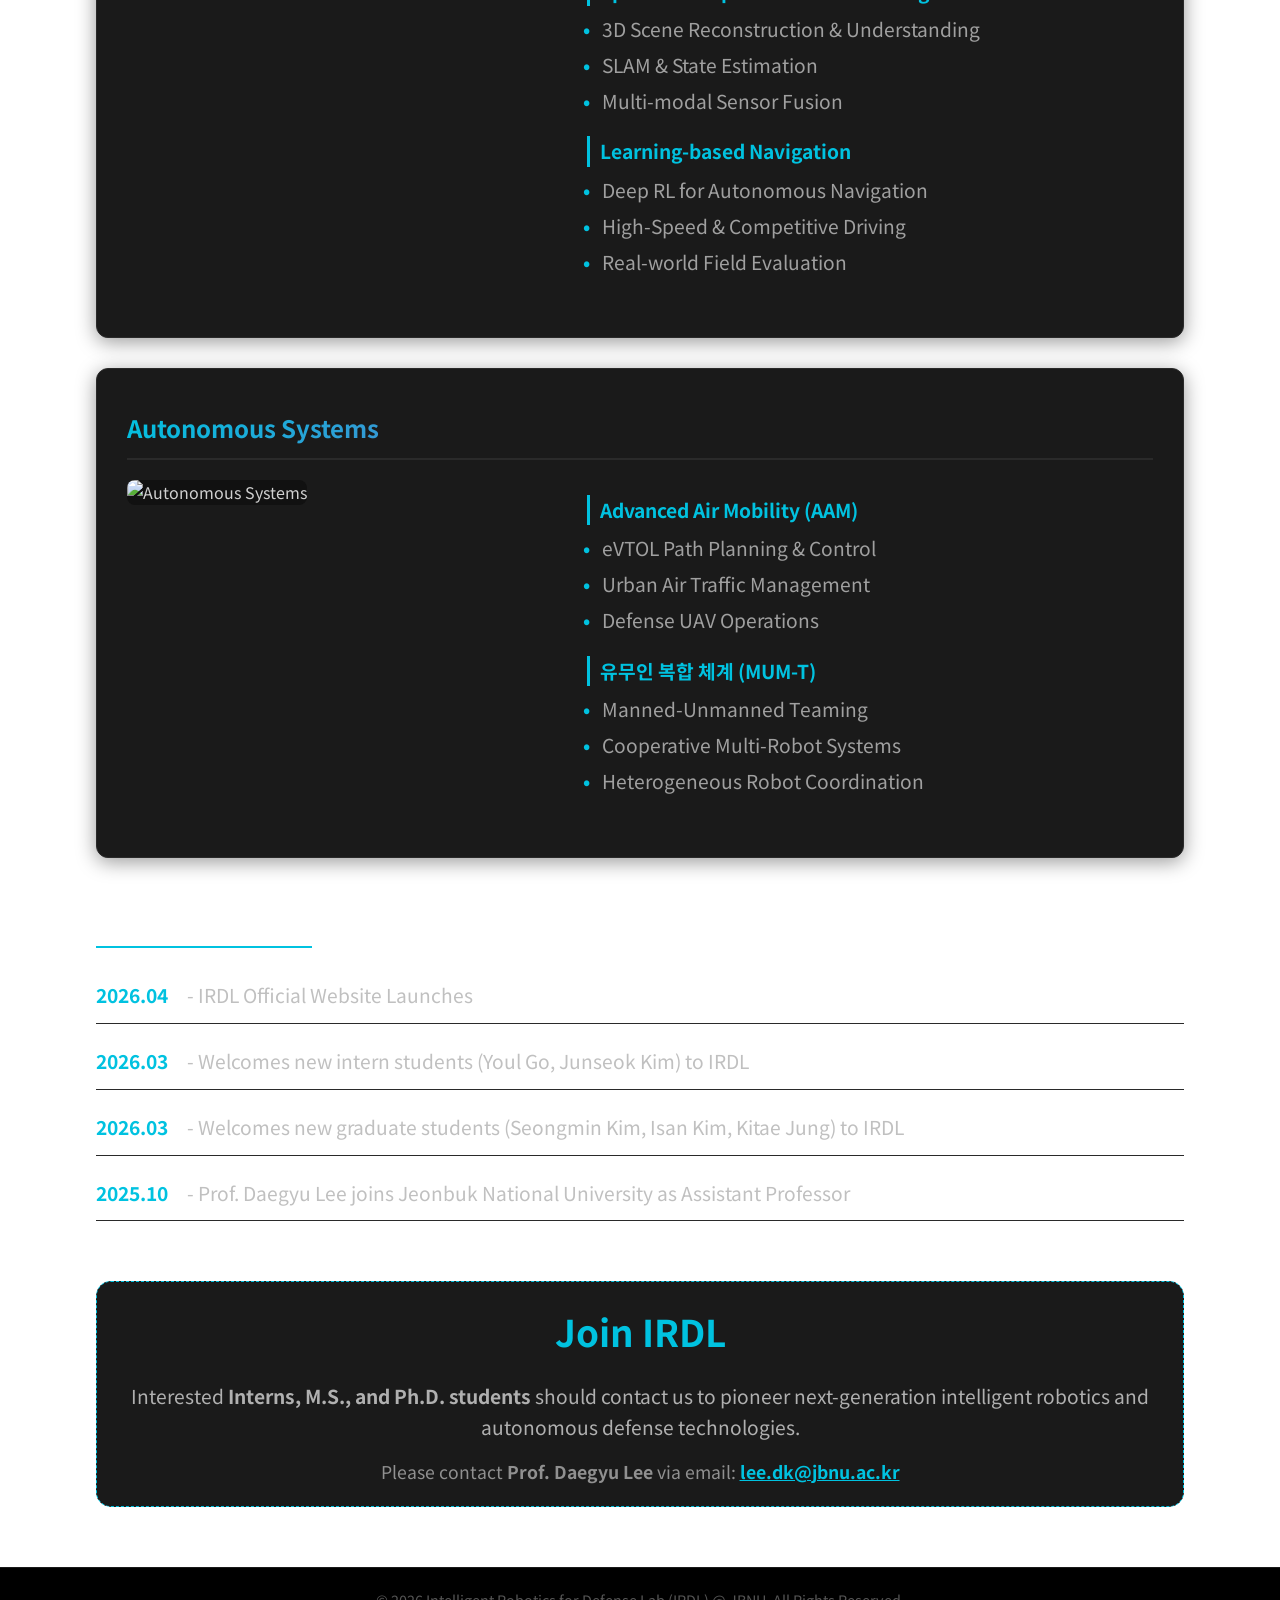
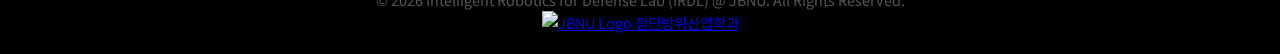
==== commit c9ce171d: "video update" ====
--- a/index.html
+++ b/index.html
@@ -77,10 +77,10 @@
             <div class="pillar-wide-inner">
                 <div class="video-stack">
                     <video autoplay muted loop playsinline>
-                        <source src="assets/videos/fault_rotor2.mp4" type="video/mp4">
+                        <source src="assets/videos/fault_mod_0.mp4" type="video/mp4">
                     </video>
                     <video autoplay muted loop playsinline>
-                        <source src="assets/videos/hover_hex.mp4" type="video/mp4">
+                        <source src="assets/videos/fault_30_mod_1.mp4" type="video/mp4">
                     </video>
                 </div>
                 <div class="pillar-wide-content">
@@ -183,8 +183,16 @@
     </section>
 
     <footer class="footer">
-        <div class="container">
-            <p>&copy; 2026 IRDL @ JBNU. All Rights Reserved.</p>
+        <div class="container footer-inner">
+            <div class="footer-left">
+                <p>&copy; 2026 Intelligent Robotics for Defense Lab (IRDL) @ JBNU. All Rights Reserved.</p>
+            </div>
+            <div class="footer-right">
+                <a href="https://adti.jbnu.ac.kr/sites/adti/index.do" target="_blank" rel="noopener">
+                    <img src="assets/images/JBNU_main1.png" alt="JBNU Logo" class="footer-jbnu-logo">
+                    <span>첨단방위산업학과</span>
+                </a>
+            </div>
         </div>
     </footer>
 </body>
--- a/css/style.css
+++ b/css/style.css
@@ -124,9 +124,8 @@
     line-height: 1.9;
     color: #AABBC8;
     font-weight: 300;
-    text-align: justify;
-    text-justify: inter-word;
-    text-align-last: center;
+    text-align: left;
+    text-align-last: left;
     word-break: keep-all;
 }
 
@@ -293,16 +292,16 @@
     display: flex;
     flex-direction: column;
     gap: 8px;
-    flex: 0 0 240px;
-    width: 240px;
-    max-width: 240px;
+    flex: 0 0 360px;
+    width: 360px;
+    max-width: 360px;
     overflow: hidden;
 }
 
 .video-stack video {
     display: block;
-    width: 240px;
-    height: 135px;
+    width: 360px;
+    height: 200px;
     object-fit: cover;
     border-radius: 8px;
     background: #111;
@@ -881,6 +880,10 @@
         width: 100%;
     }
 
+    .logo-img {
+        display: none;
+    }
+
     .lab-name {
         display: block;
         text-align: center;
@@ -916,9 +919,8 @@
     }
 
     .hero-description {
-        text-align: center !important;
-        text-justify: none !important;
-        text-align-last: center !important;
+        text-align: left !important;
+        text-align-last: left !important;
         font-size: 1.1rem;
         line-height: 1.6;
         word-break: keep-all;
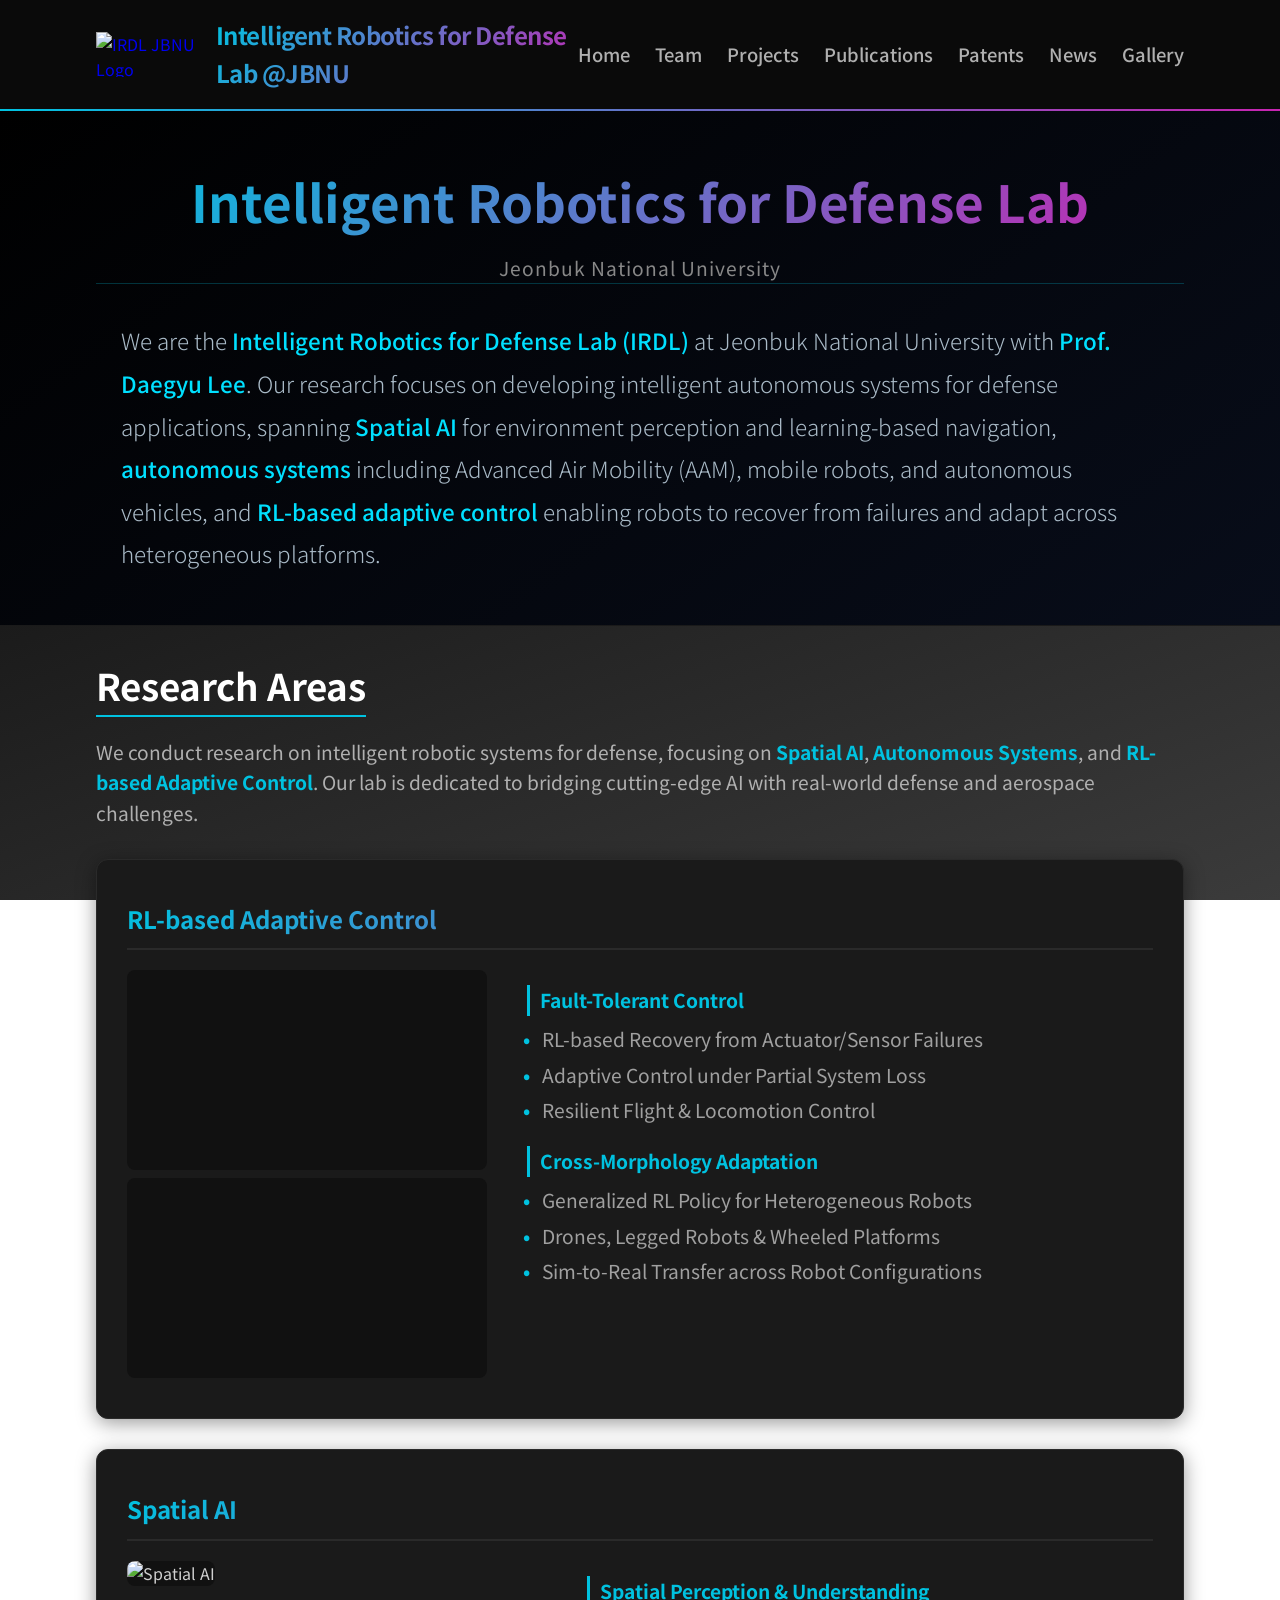
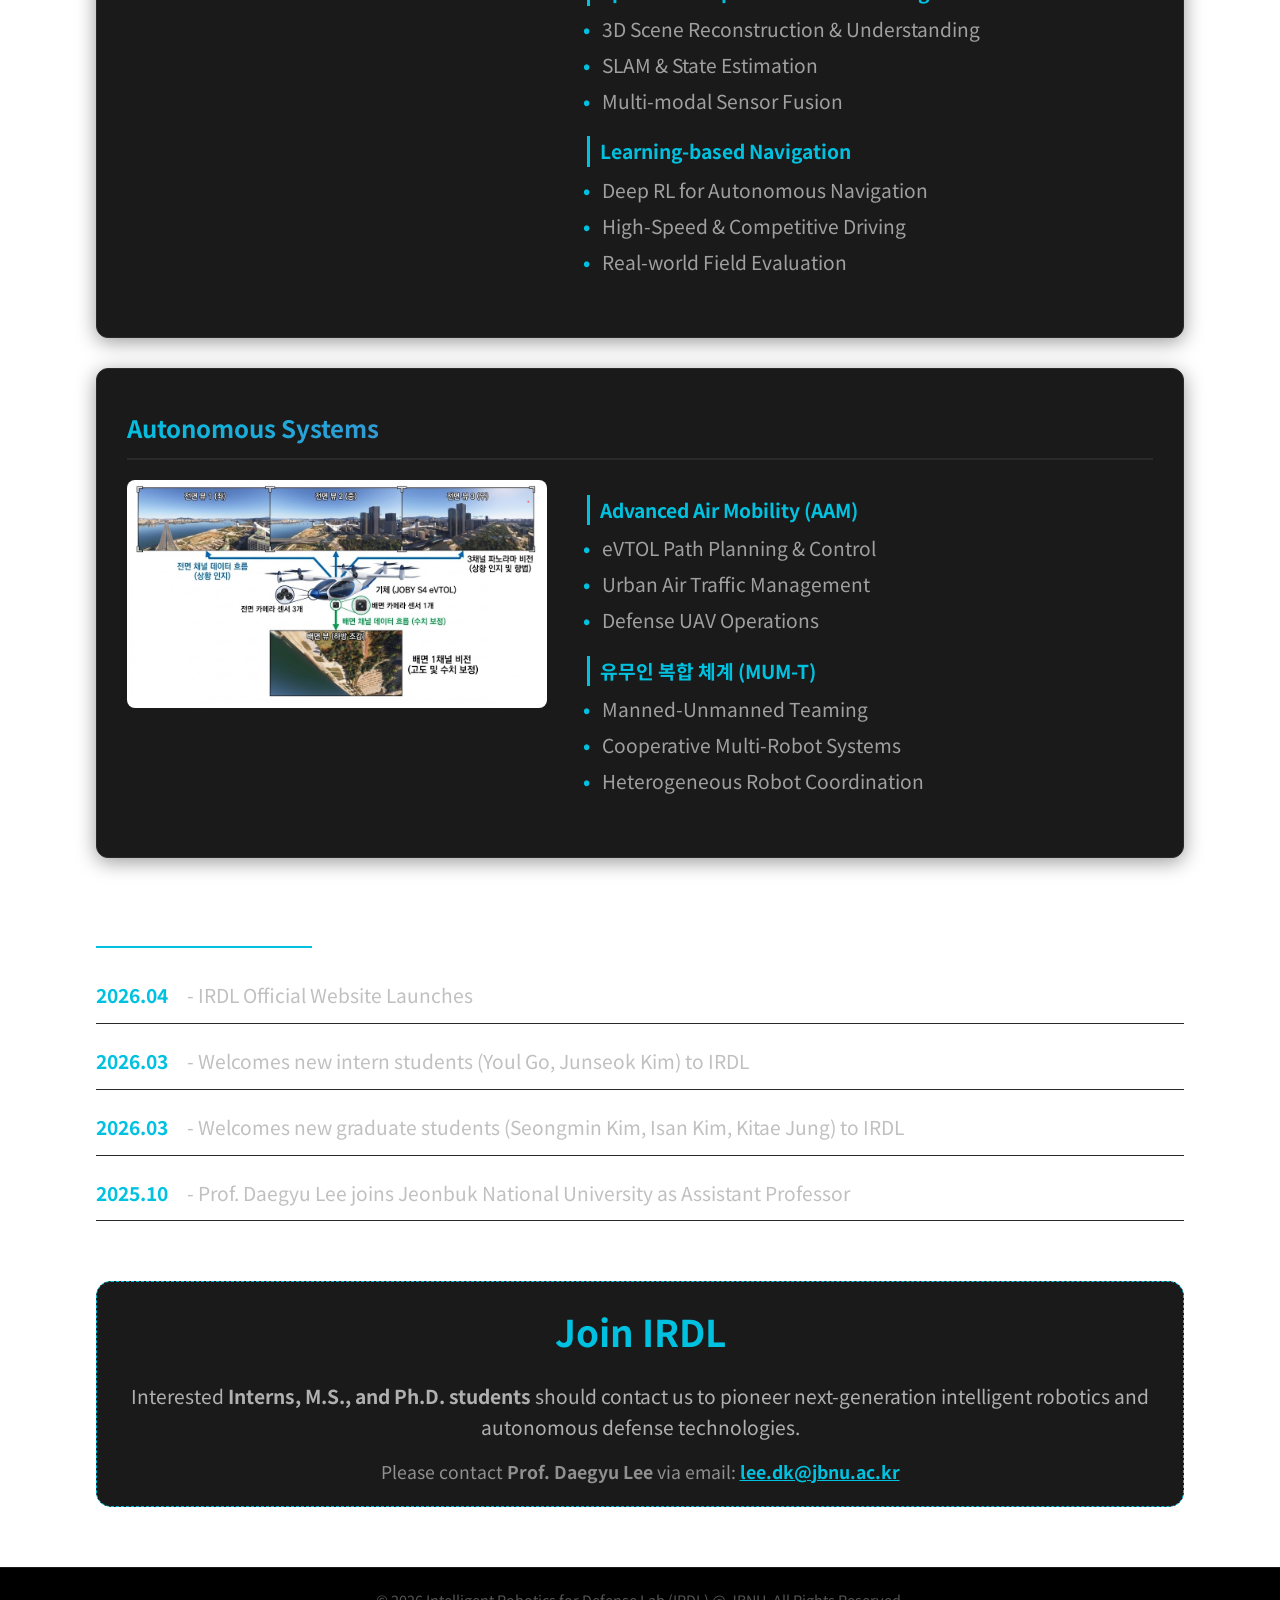
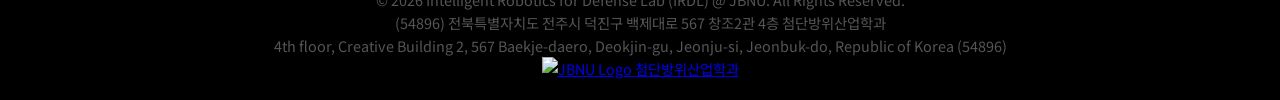
==== commit fa9ff041: "pic updated" ====
--- a/index.html
+++ b/index.html
@@ -134,7 +134,7 @@
             <h3>Autonomous Systems</h3>
             <div class="pillar-wide-inner">
                 <div class="pillar-wide-image">
-                    <img src="assets/images/projects/AAM_Autonomy.png" alt="Autonomous Systems">
+                    <img src="assets/images/projects/AAM_msfs.png" alt="Autonomous Systems">
                 </div>
                 <div class="pillar-wide-content">
                     <div class="sub-pillar">
@@ -186,6 +186,10 @@
         <div class="container footer-inner">
             <div class="footer-left">
                 <p>&copy; 2026 Intelligent Robotics for Defense Lab (IRDL) @ JBNU. All Rights Reserved.</p>
+                <p class="footer-address">
+                    (54896) 전북특별자치도 전주시 덕진구 백제대로 567 창조2관 4층 첨단방위산업학과<br>
+                    4th floor, Creative Building 2, 567 Baekje-daero, Deokjin-gu, Jeonju-si, Jeonbuk-do, Republic of Korea (54896)
+                </p>
             </div>
             <div class="footer-right">
                 <a href="https://adti.jbnu.ac.kr/sites/adti/index.do" target="_blank" rel="noopener">
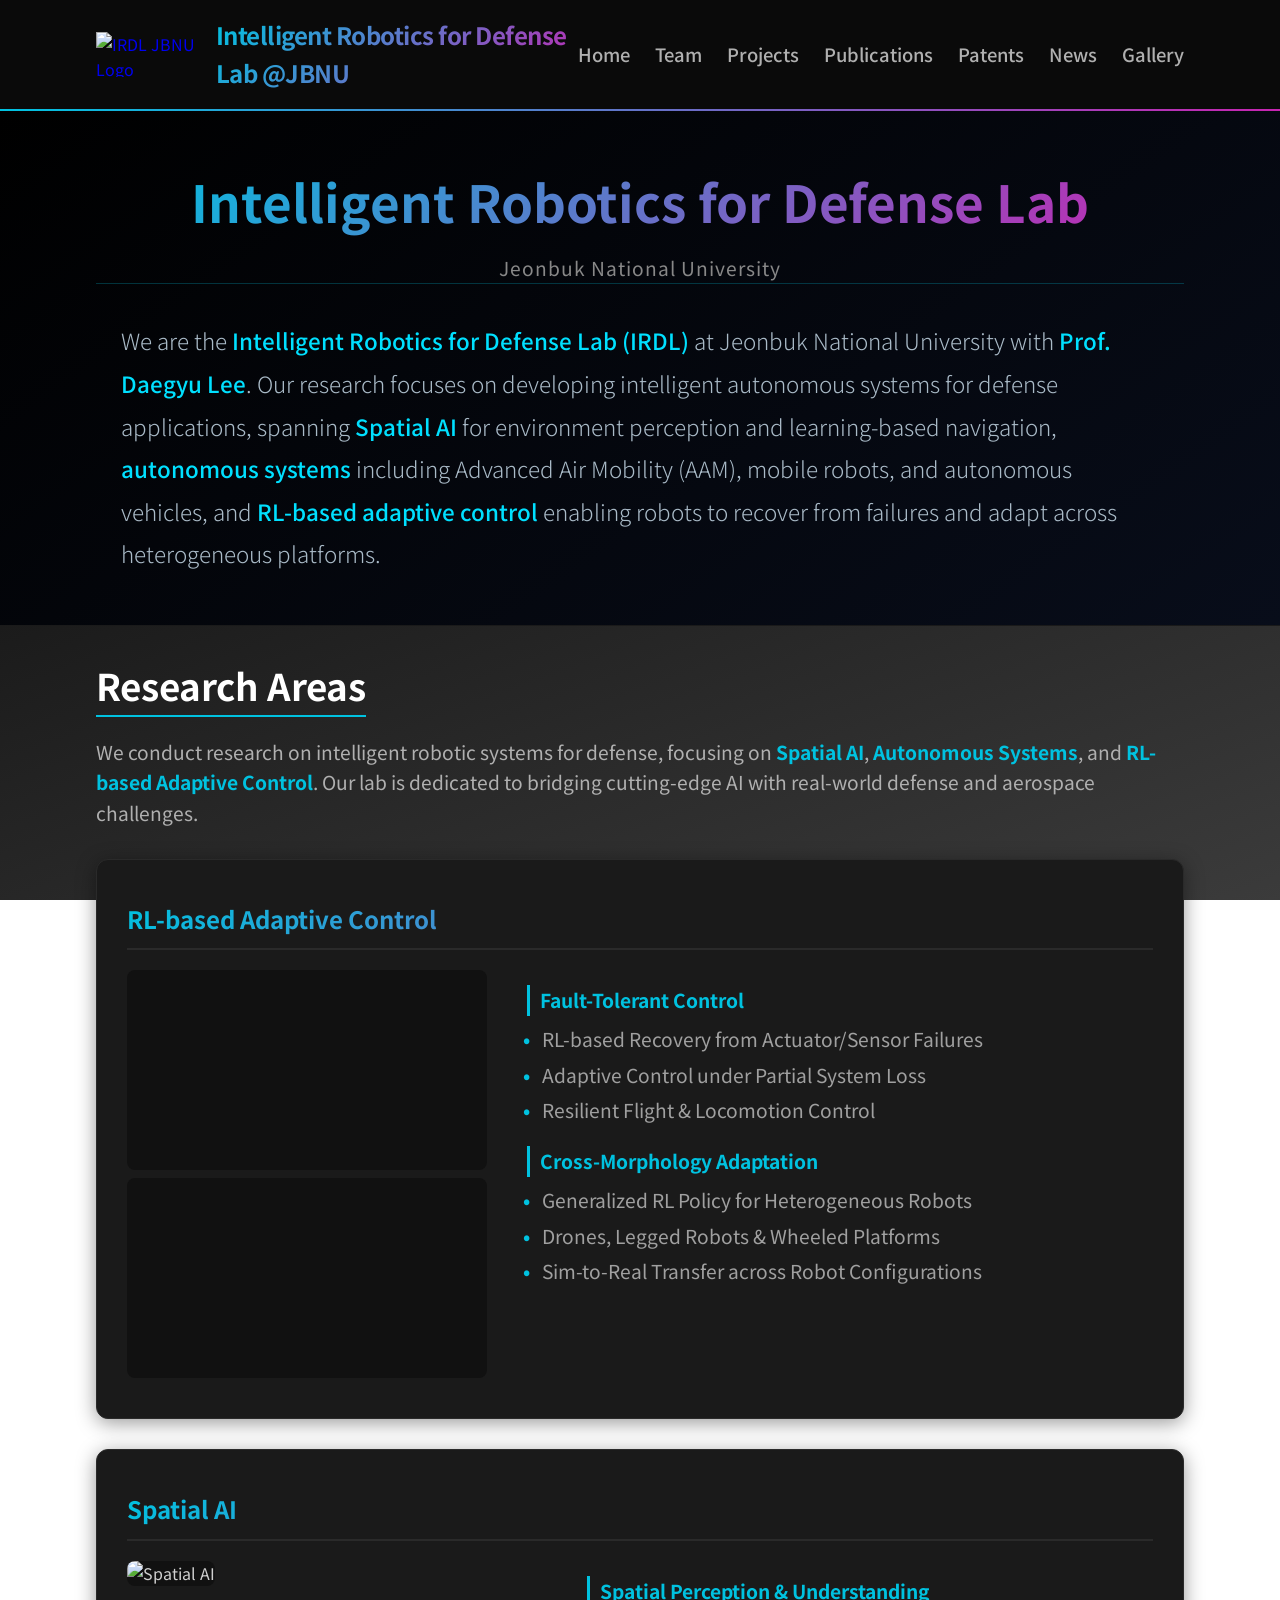
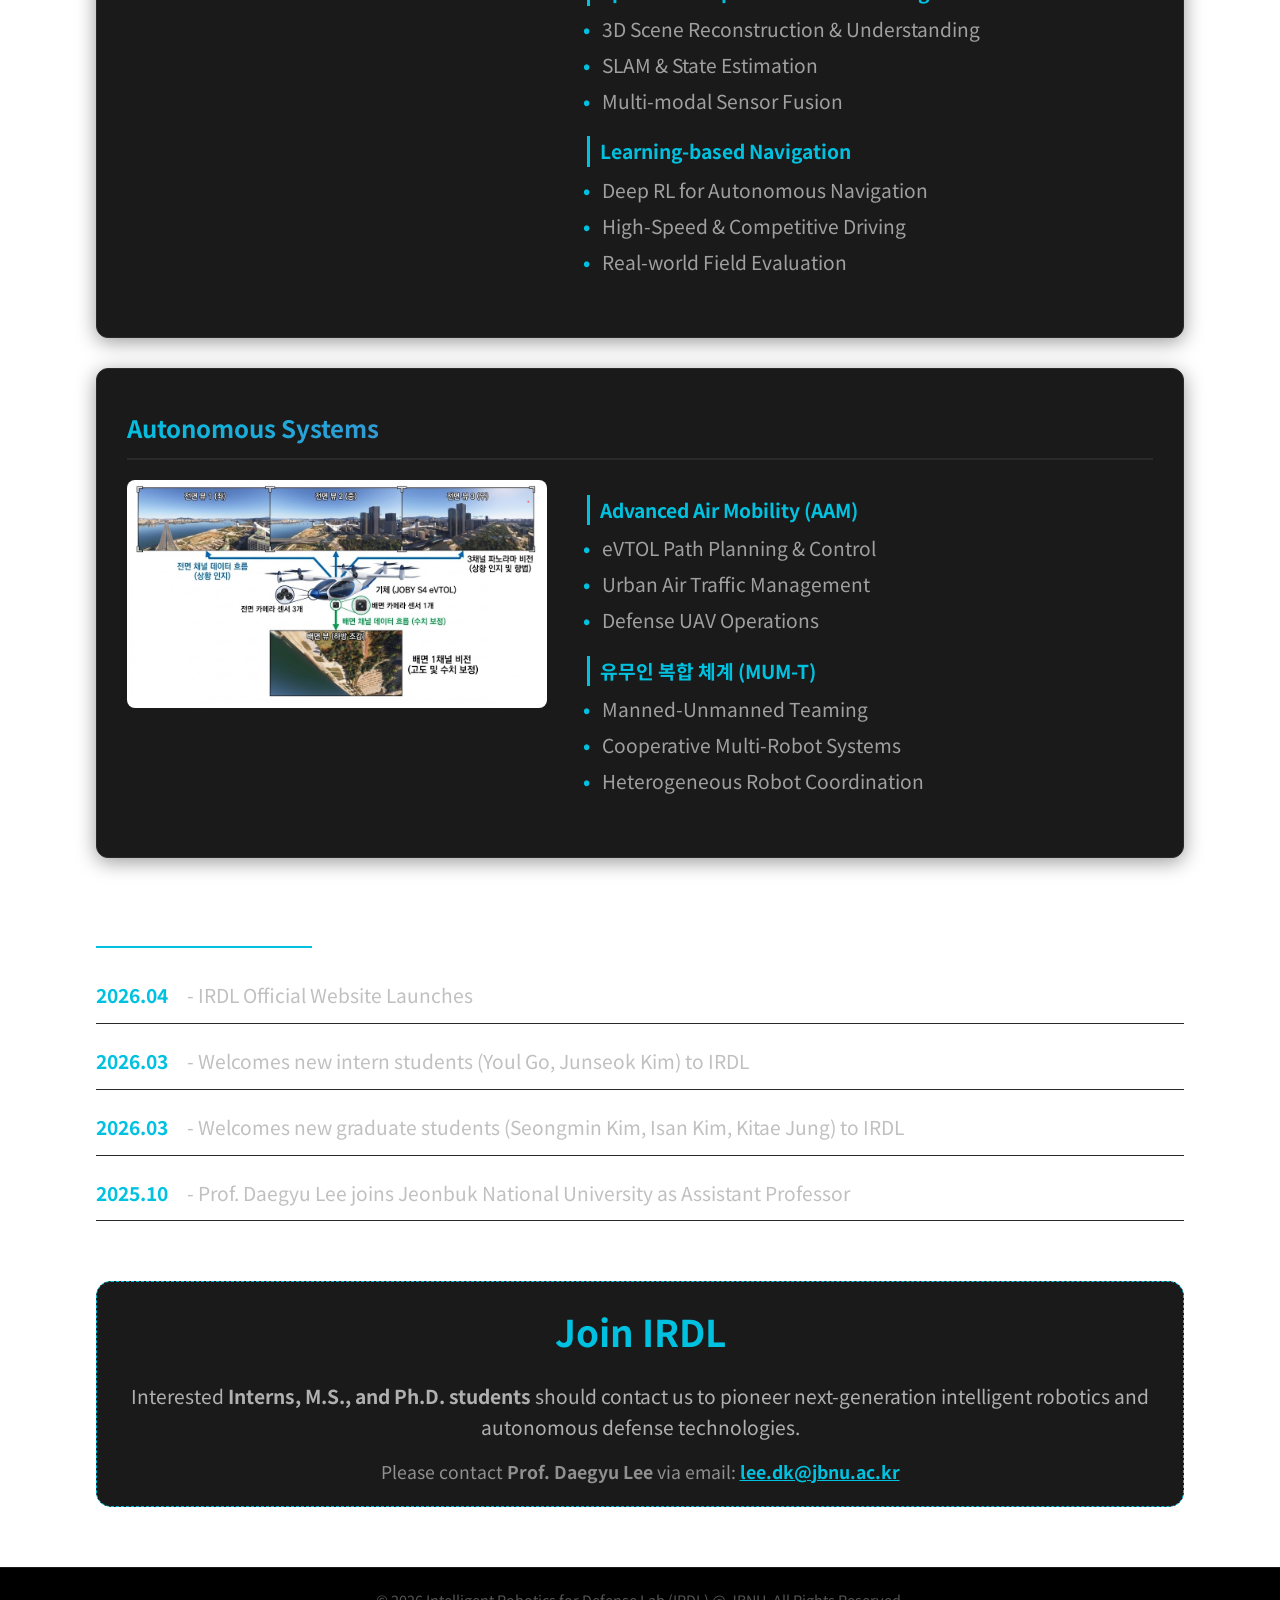
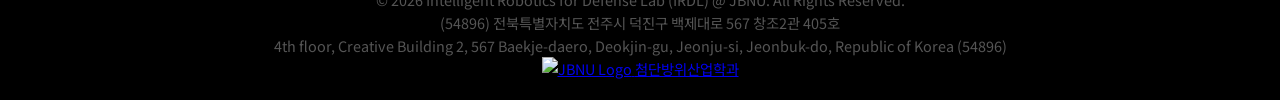
==== commit c4bbe1ab: "room" ====
--- a/index.html
+++ b/index.html
@@ -187,7 +187,7 @@
             <div class="footer-left">
                 <p>&copy; 2026 Intelligent Robotics for Defense Lab (IRDL) @ JBNU. All Rights Reserved.</p>
                 <p class="footer-address">
-                    (54896) 전북특별자치도 전주시 덕진구 백제대로 567 창조2관 4층 첨단방위산업학과<br>
+                    (54896) 전북특별자치도 전주시 덕진구 백제대로 567 창조2관 405호<br>
                     4th floor, Creative Building 2, 567 Baekje-daero, Deokjin-gu, Jeonju-si, Jeonbuk-do, Republic of Korea (54896)
                 </p>
             </div>
